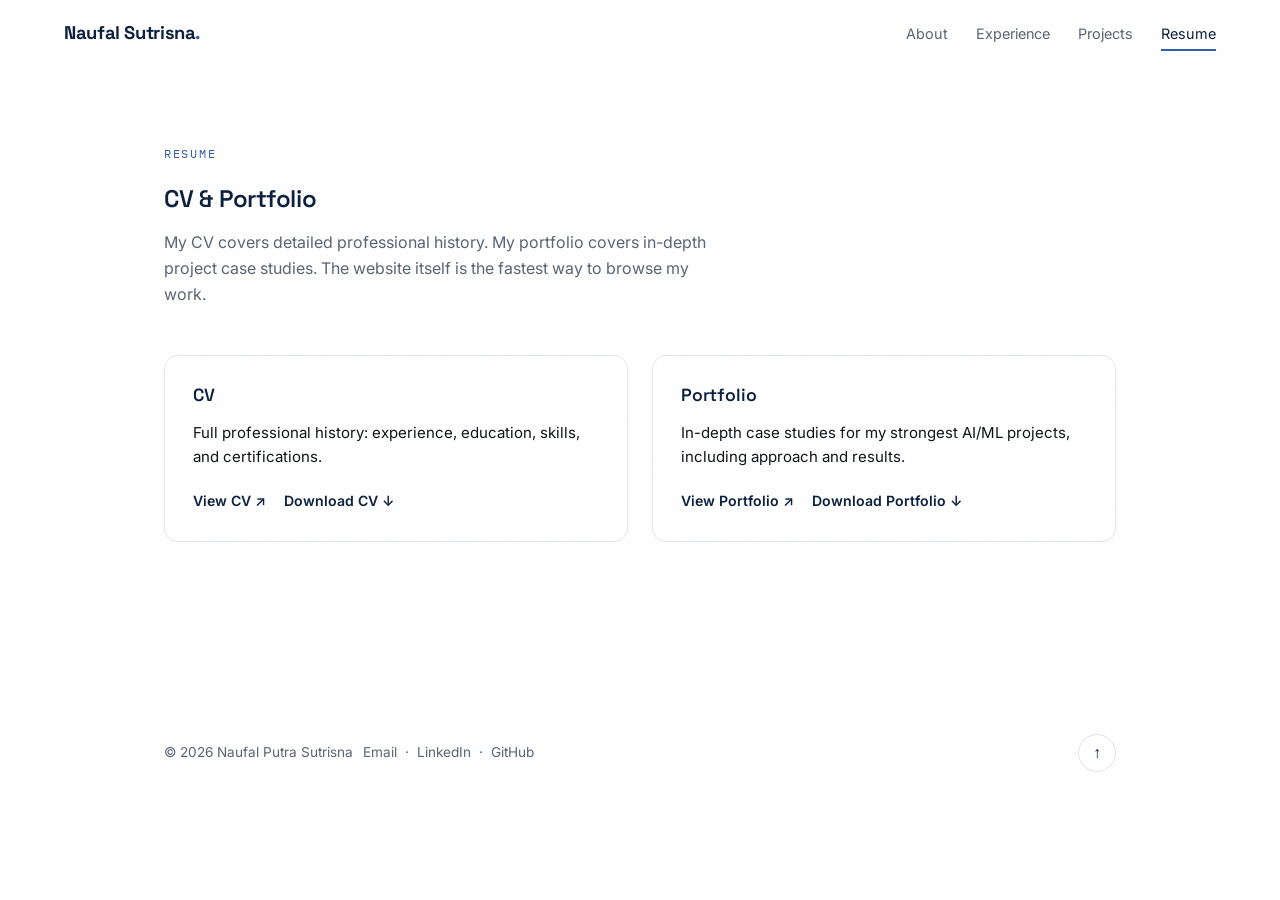
==== resume.html @ 87d4b2da "feat: redesign website and update content" ====
<!DOCTYPE html>
<html lang="en">
<head>
<meta charset="UTF-8">
<meta name="viewport" content="width=device-width, initial-scale=1.0">
<title>Resume | Naufal Putra Sutrisna</title>
<meta name="description" content="View or download Naufal Putra Sutrisna's CV and project portfolio PDF.">
<meta name="theme-color" content="#0b1f3d">

<link rel="preconnect" href="https://fonts.googleapis.com">
<link rel="preconnect" href="https://fonts.gstatic.com" crossorigin>
<link href="https://fonts.googleapis.com/css2?family=Space+Grotesk:wght@400;500;600;700&family=Inter:wght@400;500;600;700&family=IBM+Plex+Mono:wght@400;500&display=swap" rel="stylesheet">
<link rel="stylesheet" href="style.css">
</head>
<body>

<div class="grain" aria-hidden="true"></div>

<!-- NAV -->
<header class="nav" id="nav">
  <a href="index.html#home" class="nav__logo">Naufal Sutrisna<span class="dot">.</span></a>
  <nav class="nav__links" id="navLinks" aria-label="Primary">
    <a href="index.html#about">About</a>
    <a href="index.html#experience">Experience</a>
    <a href="index.html#projects">Projects</a>
    <a href="resume.html" class="active">Resume</a>
  </nav>
  <button class="nav__toggle" id="navToggle" aria-label="Toggle menu" aria-expanded="false" aria-controls="navLinks">
    <span></span><span></span><span></span>
  </button>
</header>

<main>
  <section class="section section--first" id="resume-docs" aria-labelledby="resume-heading">
    <div class="section__head reveal">
      <p class="eyebrow">Resume</p>
      <h1 id="resume-heading">CV &amp; Portfolio</h1>
      <p class="section__intro">
        My CV covers detailed professional history. My portfolio covers in-depth project case studies.
        The website itself is the fastest way to browse my work.
      </p>
    </div>

    <div class="featured-grid reveal">
      <article class="project-card">
        <div class="project-card__top">
          <h3>CV</h3>
        </div>
        <p class="project-card__desc">Full professional history: experience, education, skills, and certifications.</p>
        <div class="project-card__actions">
          <a href="#" id="cvView" target="_blank" rel="noopener">View CV ↗</a>
          <a href="#" id="cvDownload" download>Download CV ↓</a>
        </div>
      </article>

      <article class="project-card">
        <div class="project-card__top">
          <h3>Portfolio</h3>
        </div>
        <p class="project-card__desc">In-depth case studies for my strongest AI/ML projects, including approach and results.</p>
        <div class="project-card__actions">
          <a href="#" id="portfolioView" target="_blank" rel="noopener">View Portfolio ↗</a>
          <a href="#" id="portfolioDownload" download>Download Portfolio ↓</a>
        </div>
      </article>
    </div>
  </section>
</main>

<footer class="footer">
  <div class="footer__row">
    <p>© <span id="year"></span> Naufal Putra Sutrisna</p>
    <div class="footer__contact">
      <a href="mailto:naufptrs@gmail.com">Email</a>
      <span>·</span>
      <a href="https://linkedin.com/in/naufalsutrisna" target="_blank" rel="noopener">LinkedIn</a>
      <span>·</span>
      <a href="https://github.com/naufalsutrisna" target="_blank" rel="noopener">GitHub</a>
    </div>
  </div>
  <button class="to-top" id="toTop" aria-label="Back to top">↑</button>
</footer>

<script src="projects-data.js"></script>
<script src="script.js"></script>
</body>
</html>
---- style.css ----
/* ============================================
   TOKENS
   ============================================ */
:root {
  --white: #ffffff;
  --alt: #f3f5f9;
  --ink: #10131a;
  --navy: #0b1f3d;
  --blue: #2f5da8;
  --blue-light: #6c8fc7;
  --blue-pale: #e7edf7;
  --muted: #5b6472;
  --line: #e2e6ee;

  --display: 'Space Grotesk', sans-serif;
  --body: 'Inter', sans-serif;
  --mono: 'IBM Plex Mono', monospace;

  --max: 1080px;
  --pad: clamp(1.5rem, 5vw, 4rem);
}

* { margin: 0; padding: 0; box-sizing: border-box; }

html { scroll-behavior: smooth; }

body {
  font-family: var(--body);
  color: var(--ink);
  background: var(--white);
  line-height: 1.6;
  -webkit-font-smoothing: antialiased;
}

@media (prefers-reduced-motion: reduce) {
  html { scroll-behavior: auto; }
  * { animation-duration: 0.01ms !important; animation-iteration-count: 1 !important; transition-duration: 0.01ms !important; }
}

a {
  color: inherit;
  text-decoration: none;
}

ul { list-style: none; }

h1, h2, h3 {
  font-family: var(--display);
  color: var(--navy);
  font-weight: 600;
  letter-spacing: -0.01em;
}

::selection { background: var(--blue); color: var(--white); }

:focus-visible {
  outline: 2px solid var(--blue);
  outline-offset: 3px;
}

.grain {
  position: fixed;
  inset: 0;
  pointer-events: none;
  z-index: 999;
  opacity: 0.025;
  background-image: url("data:image/svg+xml,%3Csvg xmlns='http://www.w3.org/2000/svg' width='120' height='120'%3E%3Cfilter id='n'%3E%3CfeTurbulence type='fractalNoise' baseFrequency='0.9' numOctaves='2' stitchTiles='stitch'/%3E%3C/filter%3E%3Crect width='100%25' height='100%25' filter='url(%23n)'/%3E%3C/svg%3E");
}

/* ============================================
   NAV
   ============================================ */
.nav {
  position: fixed;
  top: 0; left: 0; right: 0;
  z-index: 100;
  display: flex;
  align-items: center;
  justify-content: space-between;
  padding: 1.1rem var(--pad);
  background: rgba(255,255,255,0.75);
  backdrop-filter: blur(10px);
  -webkit-backdrop-filter: blur(10px);
  border-bottom: 1px solid transparent;
  transition: border-color 0.3s ease, background 0.3s ease;
}

.nav.scrolled {
  border-bottom-color: var(--line);
}

.nav__logo {
  font-family: var(--display);
  font-weight: 700;
  font-size: 1.15rem;
  color: var(--navy);
  letter-spacing: -0.02em;
}
.nav__logo .dot { color: var(--blue); }

.nav__links {
  display: flex;
  gap: 1.75rem;
}

.nav__links a {
  font-size: 0.9rem;
  color: var(--muted);
  position: relative;
  padding: 0.25rem 0;
  transition: color 0.2s ease;
}

.nav__links a::after {
  content: "";
  position: absolute;
  left: 0; bottom: -2px;
  width: 0;
  height: 1.5px;
  background: var(--blue);
  transition: width 0.25s ease;
}

.nav__links a:hover { color: var(--navy); }
.nav__links a:hover::after { width: 100%; }
.nav__links a.active { color: var(--navy); }
.nav__links a.active::after { width: 100%; }

.nav__toggle {
  display: none;
  flex-direction: column;
  gap: 5px;
  background: none;
  border: none;
  cursor: pointer;
  padding: 0.5rem;
}
.nav__toggle span {
  width: 22px;
  height: 2px;
  background: var(--navy);
  transition: transform 0.25s ease, opacity 0.25s ease;
}

/* ============================================
   HERO
   ============================================ */
.hero {
  position: relative;
  min-height: 100svh;
  display: flex;
  flex-direction: column;
  align-items: center;
  justify-content: center;
  text-align: center;
  padding: 6rem var(--pad) 4rem;
  overflow: hidden;
}

.hero__net {
  position: absolute;
  inset: 0;
  z-index: 0;
  opacity: 0.9;
}
.hero__net canvas {
  display: block;
  width: 100%;
  height: 100%;
}

.hero__inner {
  position: relative;
  z-index: 1;
  max-width: 780px;
}

.eyebrow {
  font-family: var(--mono);
  font-size: 0.78rem;
  text-transform: uppercase;
  letter-spacing: 0.14em;
  color: var(--blue);
  margin-bottom: 1rem;
}

.hero__title {
  font-size: clamp(2.6rem, 7vw, 4.6rem);
  line-height: 1.05;
  margin-bottom: 1.5rem;
}

.hero__subtitle {
  font-size: clamp(1rem, 2vw, 1.15rem);
  color: var(--muted);
  max-width: 560px;
  margin: 0 auto 2.25rem;
}

.hero__actions {
  display: flex;
  gap: 0.85rem;
  justify-content: center;
  flex-wrap: wrap;
}

.btn {
  font-family: var(--body);
  font-weight: 600;
  font-size: 0.92rem;
  padding: 0.8rem 1.5rem;
  border-radius: 999px;
  transition: transform 0.2s ease, background 0.2s ease, color 0.2s ease, border-color 0.2s ease;
  display: inline-block;
}

.btn--primary {
  background: var(--navy);
  color: var(--white);
}
.btn--primary:hover { background: var(--blue); transform: translateY(-2px); }

.btn--ghost {
  border: 1.5px solid var(--line);
  color: var(--navy);
}
.btn--ghost:hover { border-color: var(--blue); color: var(--blue); transform: translateY(-2px); }

.hero__scroll {
  position: absolute;
  bottom: 2rem;
  left: 50%;
  transform: translateX(-50%);
  display: flex;
  flex-direction: column;
  align-items: center;
  gap: 0.5rem;
  font-family: var(--mono);
  font-size: 0.7rem;
  letter-spacing: 0.1em;
  color: var(--muted);
  text-transform: uppercase;
}
.hero__scroll span {
  width: 1px;
  height: 28px;
  background: linear-gradient(var(--blue), transparent);
  animation: scrollpulse 1.8s ease-in-out infinite;
}
@keyframes scrollpulse {
  0%, 100% { opacity: 0.3; }
  50% { opacity: 1; }
}

/* ============================================
   SECTIONS (shared)
   ============================================ */
.section {
  padding: 6.5rem var(--pad);
  max-width: var(--max);
  margin: 0 auto;
}

.section--alt {
  max-width: none;
  background: var(--alt);
}
.section--alt > * {
  max-width: var(--max);
  margin-left: auto;
  margin-right: auto;
}

.section__head {
  margin-bottom: 3rem;
}

.section__head h2 {
  font-size: clamp(1.8rem, 3.5vw, 2.4rem);
}

.section__intro {
  color: var(--muted);
  max-width: 560px;
  margin-top: 0.75rem;
}

.section--first {
  padding-top: clamp(7rem, 14vw, 9rem);
}

.reveal {
  opacity: 0;
  transform: translateY(24px);
  transition: opacity 0.7s ease, transform 0.7s ease;
}
.reveal.is-visible {
  opacity: 1;
  transform: translateY(0);
}

/* ============================================
   ABOUT
   ============================================ */
.about__grid {
  display: grid;
  gap: 1.25rem;
  max-width: 720px;
}

.about__text {
  color: var(--ink);
  font-size: 1.02rem;
}

.about__facts {
  display: flex;
  gap: 2.5rem;
  flex-wrap: wrap;
  margin-top: 1.5rem;
  padding-top: 2rem;
  border-top: 1px solid var(--line);
}

.fact {
  display: flex;
  flex-direction: column;
}

.fact__num {
  font-family: var(--display);
  font-size: 2rem;
  font-weight: 700;
  color: var(--navy);
}

.fact__label {
  font-size: 0.85rem;
  color: var(--muted);
}

/* ============================================
   SKILLS
   ============================================ */
.skills {
  display: grid;
  grid-template-columns: repeat(auto-fit, minmax(260px, 1fr));
  gap: 2rem 3rem;
}

.skill-group h3, .skill-group h4 {
  font-family: var(--mono);
  font-size: 0.78rem;
  text-transform: uppercase;
  letter-spacing: 0.08em;
  color: var(--muted);
  font-weight: 500;
  margin-bottom: 0.9rem;
}

.tags {
  display: flex;
  flex-wrap: wrap;
  gap: 0.5rem;
}

.tag {
  font-size: 0.85rem;
  padding: 0.4rem 0.85rem;
  border: 1px solid var(--line);
  border-radius: 999px;
  color: var(--navy);
  background: var(--white);
  transition: border-color 0.2s ease, color 0.2s ease, background 0.2s ease;
}

.section--alt .tag { background: var(--white); }

.tag:hover {
  border-color: var(--blue);
  color: var(--blue);
}

.tags--small .tag {
  font-size: 0.78rem;
  padding: 0.3rem 0.7rem;
}

/* ============================================
   TIMELINE (experience / education / honors)
   ============================================ */
.timeline {
  display: flex;
  flex-direction: column;
  gap: 0;
}

.timeline__item {
  display: grid;
  grid-template-columns: 180px 1fr;
  gap: 2rem;
  padding: 2rem 0;
  border-top: 1px solid var(--line);
}

.timeline__item:last-child {
  border-bottom: 1px solid var(--line);
}

.timeline__date {
  font-family: var(--mono);
  font-size: 0.82rem;
  color: var(--blue);
  padding-top: 0.2rem;
}

.timeline__content h3, .timeline__content h4 {
  font-size: 1.15rem;
  margin-bottom: 0.25rem;
}

.timeline__org {
  color: var(--muted);
  font-size: 0.92rem;
  margin-bottom: 0.9rem;
}

.timeline__content ul {
  display: flex;
  flex-direction: column;
  gap: 0.5rem;
}

.timeline__content li {
  position: relative;
  padding-left: 1.1rem;
  color: var(--ink);
  font-size: 0.95rem;
}

.timeline__content li::before {
  content: "";
  position: absolute;
  left: 0;
  top: 0.55em;
  width: 5px;
  height: 5px;
  border-radius: 50%;
  background: var(--blue-light);
}

.timeline--compact .timeline__item {
  grid-template-columns: 1fr;
  padding: 1.5rem 0;
}
.timeline__org-date {
  font-family: var(--mono);
  color: var(--blue);
}
.timeline__note {
  font-size: 0.95rem;
  color: var(--ink);
}
.timeline__blurb {
  font-size: 0.95rem;
  color: var(--ink);
  margin-bottom: 0.9rem;
}
.timeline__content .tags { margin-top: 1rem; }

/* ============================================
   FEATURED PROJECTS
   ============================================ */
.featured-grid {
  display: grid;
  grid-template-columns: repeat(auto-fit, minmax(320px, 1fr));
  gap: 1.5rem;
  margin-bottom: 3.5rem;
}

.project-card {
  background: var(--white);
  border: 1px solid var(--line);
  border-radius: 14px;
  padding: 1.75rem;
  display: flex;
  flex-direction: column;
  gap: 0.85rem;
  transition: transform 0.25s ease, box-shadow 0.25s ease, border-color 0.25s ease;
}

.project-card:hover {
  transform: translateY(-4px);
  box-shadow: 0 16px 32px -20px rgba(11, 31, 61, 0.25);
  border-color: var(--blue-light);
}

.project-card__top {
  display: flex;
  justify-content: space-between;
  align-items: flex-start;
  gap: 0.75rem;
}

.project-card__top h3 {
  font-size: 1.1rem;
  line-height: 1.3;
}

.project-card__type {
  font-family: var(--mono);
  font-size: 0.68rem;
  text-transform: uppercase;
  letter-spacing: 0.06em;
  color: var(--blue);
  background: var(--blue-pale);
  padding: 0.25rem 0.55rem;
  border-radius: 999px;
  white-space: nowrap;
  flex-shrink: 0;
}

.project-card__desc {
  font-size: 0.94rem;
  color: var(--ink);
}

.project-card__metric {
  display: inline-flex;
  align-self: flex-start;
  font-family: var(--mono);
  font-size: 0.78rem;
  color: var(--navy);
  background: var(--alt);
  border: 1px solid var(--line);
  padding: 0.35rem 0.7rem;
  border-radius: 8px;
}
.section--alt .project-card__metric { background: var(--white); }

.project-card__actions {
  margin-top: auto;
  padding-top: 0.5rem;
  display: flex;
  align-items: center;
  gap: 1.1rem;
  flex-wrap: wrap;
}

.project-card__actions button,
.project-card__actions a {
  font-size: 0.88rem;
  font-weight: 600;
  color: var(--navy);
  transition: color 0.2s ease;
  background: none;
  border: none;
  cursor: pointer;
  font-family: var(--body);
  padding: 0;
}
.project-card__actions .case-study-btn { color: var(--blue); }
.project-card__actions button:hover,
.project-card__actions a:hover { color: var(--blue); }

/* ============================================
   MORE PROJECTS
   ============================================ */
.more-projects__head {
  display: flex;
  align-items: center;
  justify-content: space-between;
  margin-bottom: 1.5rem;
  gap: 1rem;
  flex-wrap: wrap;
}

.more-projects__head h3 {
  font-size: 1.1rem;
}

.more-projects__toggle {
  font-family: var(--mono);
  font-size: 0.8rem;
  color: var(--blue);
  background: none;
  border: 1px solid var(--line);
  border-radius: 999px;
  padding: 0.5rem 1rem;
  cursor: pointer;
  transition: border-color 0.2s ease, background 0.2s ease;
}
.more-projects__toggle:hover { border-color: var(--blue); background: var(--white); }

.more-grid {
  display: grid;
  grid-template-columns: repeat(auto-fit, minmax(260px, 1fr));
  gap: 1rem;
  max-height: 0;
  overflow: hidden;
  transition: max-height 0.4s ease;
}
.more-grid.open {
  max-height: 1400px;
}

.more-card {
  background: var(--white);
  border: 1px solid var(--line);
  border-radius: 12px;
  padding: 1.25rem;
  display: flex;
  flex-direction: column;
  gap: 0.5rem;
}

.more-card h4 {
  font-family: var(--display);
  color: var(--navy);
  font-size: 0.98rem;
}

.more-card p {
  font-size: 0.85rem;
  color: var(--muted);
}

.more-card__links {
  margin-top: auto;
  padding-top: 0.35rem;
  display: flex;
  align-items: center;
  gap: 1rem;
  flex-wrap: wrap;
}

.more-card__links a,
.more-card__links .case-study-btn {
  font-size: 0.8rem;
  font-weight: 600;
  color: var(--blue);
  background: none;
  border: none;
  padding: 0;
  cursor: pointer;
  font-family: var(--body);
}
.more-card__links a:hover,
.more-card__links .case-study-btn:hover { color: var(--navy); }

/* ============================================
   ABOUT SUBSECTIONS
   ============================================ */
.about-block {
  margin-top: 2.75rem;
  padding-top: 2.25rem;
  border-top: 1px solid var(--line);
}

.about-block h3 {
  font-family: var(--display);
  font-size: 1.05rem;
  color: var(--navy);
  margin-bottom: 1.25rem;
}

/* ============================================
   LINE LIST (compact rows: Education, Publications, etc.)
   ============================================ */
.line-list {
  display: flex;
  flex-direction: column;
}

.line-list li {
  display: flex;
  justify-content: space-between;
  align-items: baseline;
  gap: 1rem;
  padding: 1.1rem 0;
  border-top: 1px solid var(--line);
  font-size: 0.95rem;
  flex-wrap: wrap;
}
.line-list li:last-child { border-bottom: 1px solid var(--line); }

.line-list li a {
  color: var(--navy);
  font-weight: 600;
  transition: color 0.2s ease;
}
.line-list li a:hover { color: var(--blue); }

.line-list__meta {
  font-family: var(--mono);
  font-size: 0.78rem;
  color: var(--muted);
  white-space: nowrap;
}

/* kept for any legacy references to the old certification-row style */
.cert-date {
  font-family: var(--mono);
  font-size: 0.78rem;
  color: var(--muted);
  white-space: nowrap;
}

/* ============================================
   HERO SOCIAL LINKS
   ============================================ */
.hero__socials {
  margin-top: 1.5rem;
  display: flex;
  justify-content: center;
  align-items: center;
  gap: 0.6rem;
  font-family: var(--mono);
  font-size: 0.82rem;
  color: var(--muted);
}
.hero__socials a {
  color: var(--muted);
  transition: color 0.2s ease;
}
.hero__socials a:hover { color: var(--blue); }

/* ============================================
   FOOTER
   ============================================ */
.footer {
  display: flex;
  justify-content: space-between;
  align-items: center;
  padding: 2rem var(--pad) 2.5rem;
  max-width: var(--max);
  margin: 0 auto;
  color: var(--muted);
  font-size: 0.85rem;
  gap: 1rem;
  flex-wrap: wrap;
}

.footer__row {
  display: flex;
  align-items: center;
  gap: 0.6rem;
  flex-wrap: wrap;
}

.footer__contact {
  display: flex;
  align-items: center;
  gap: 0.5rem;
}
.footer__contact a {
  color: var(--muted);
  transition: color 0.2s ease;
}
.footer__contact a:hover { color: var(--blue); }

.to-top {
  width: 38px;
  height: 38px;
  border-radius: 50%;
  border: 1px solid var(--line);
  background: var(--white);
  color: var(--navy);
  cursor: pointer;
  font-size: 1rem;
  transition: border-color 0.2s ease, color 0.2s ease, transform 0.2s ease;
}
.to-top:hover {
  border-color: var(--blue);
  color: var(--blue);
  transform: translateY(-3px);
}

/* ============================================
   CASE STUDY MODAL
   ============================================ */
.modal {
  position: fixed;
  inset: 0;
  margin: auto;
  border: none;
  padding: 0;
  border-radius: 18px;
  width: min(720px, 92vw);
  max-height: 86vh;
  background: var(--white);
  box-shadow: 0 30px 60px -20px rgba(11, 31, 61, 0.35);
}

.modal::backdrop {
  background: rgba(11, 19, 26, 0.55);
  backdrop-filter: blur(3px);
}

.modal__inner {
  position: relative;
  padding: 2.5rem;
  max-height: 86vh;
  overflow-y: auto;
}

.modal__close {
  position: sticky;
  top: 0;
  float: right;
  width: 36px;
  height: 36px;
  border-radius: 50%;
  border: 1px solid var(--line);
  background: var(--white);
  color: var(--navy);
  cursor: pointer;
  font-size: 0.95rem;
  transition: border-color 0.2s ease, color 0.2s ease;
}
.modal__close:hover { border-color: var(--blue); color: var(--blue); }

.modal-meta {
  font-family: var(--mono);
  font-size: 0.78rem;
  color: var(--blue);
  text-transform: uppercase;
  letter-spacing: 0.08em;
  margin-bottom: 0.5rem;
}

.modal-title {
  font-size: 1.7rem;
  margin-bottom: 0.35rem;
  padding-right: 2.5rem;
}

.modal-sub {
  color: var(--muted);
  font-size: 0.9rem;
  margin-bottom: 1.75rem;
}

.modal-section {
  padding: 1.5rem 0;
  border-top: 1px solid var(--line);
}
.modal-section:first-of-type { border-top: none; padding-top: 0; }

.modal-section h4 {
  font-family: var(--mono);
  font-size: 0.75rem;
  text-transform: uppercase;
  letter-spacing: 0.08em;
  color: var(--muted);
  margin-bottom: 0.75rem;
}

.modal-section p {
  font-size: 0.96rem;
  color: var(--ink);
}

.modal-section ul {
  display: flex;
  flex-direction: column;
  gap: 0.5rem;
}

.modal-section li {
  position: relative;
  padding-left: 1.1rem;
  font-size: 0.94rem;
  color: var(--ink);
}
.modal-section li::before {
  content: "";
  position: absolute;
  left: 0;
  top: 0.55em;
  width: 5px;
  height: 5px;
  border-radius: 50%;
  background: var(--blue-light);
}

.modal-section--arch ol {
  display: flex;
  flex-direction: column;
  gap: 0.6rem;
  counter-reset: arch;
}
.modal-section--arch li {
  list-style: none;
  padding-left: 2rem;
  position: relative;
  font-size: 0.94rem;
  color: var(--ink);
}
.modal-section--arch li::before {
  counter-increment: arch;
  content: counter(arch);
  position: absolute;
  left: 0;
  top: -0.05em;
  width: 22px;
  height: 22px;
  border-radius: 50%;
  background: var(--blue-pale);
  color: var(--blue);
  font-family: var(--mono);
  font-size: 0.72rem;
  display: flex;
  align-items: center;
  justify-content: center;
}

.modal-result {
  font-size: 1.02rem;
  color: var(--navy);
  font-weight: 600;
  background: var(--blue-pale);
  border-radius: 10px;
  padding: 0.9rem 1.1rem;
}

.modal-links {
  display: flex;
  gap: 0.75rem;
  flex-wrap: wrap;
}

/* ============================================
   RESPONSIVE
   ============================================ */
@media (max-width: 860px) {
  .timeline__item {
    grid-template-columns: 1fr;
    gap: 0.5rem;
  }
}

@media (max-width: 720px) {
  .nav__links {
    position: fixed;
    top: 64px;
    left: 0; right: 0;
    background: var(--white);
    flex-direction: column;
    gap: 0;
    padding: 0.5rem var(--pad) 1.5rem;
    border-bottom: 1px solid var(--line);
    transform: translateY(-110%);
    opacity: 0;
    transition: transform 0.3s ease, opacity 0.3s ease;
  }
  .nav__links.open {
    transform: translateY(0);
    opacity: 1;
  }
  .nav__links a {
    padding: 0.75rem 0;
    border-bottom: 1px solid var(--line);
  }
  .nav__toggle { display: flex; }
  .nav__toggle.open span:nth-child(1) { transform: translateY(7px) rotate(45deg); }
  .nav__toggle.open span:nth-child(2) { opacity: 0; }
  .nav__toggle.open span:nth-child(3) { transform: translateY(-7px) rotate(-45deg); }
}

@media (max-width: 560px) {
  .section { padding: 4.5rem var(--pad); }
  .about__facts { gap: 1.75rem; }
  .line-list li { flex-direction: column; align-items: flex-start; gap: 0.3rem; }
  .modal__inner { padding: 1.75rem 1.25rem; }
  .modal-title { font-size: 1.4rem; padding-right: 2rem; }
  .more-projects__head { align-items: flex-start; }
}
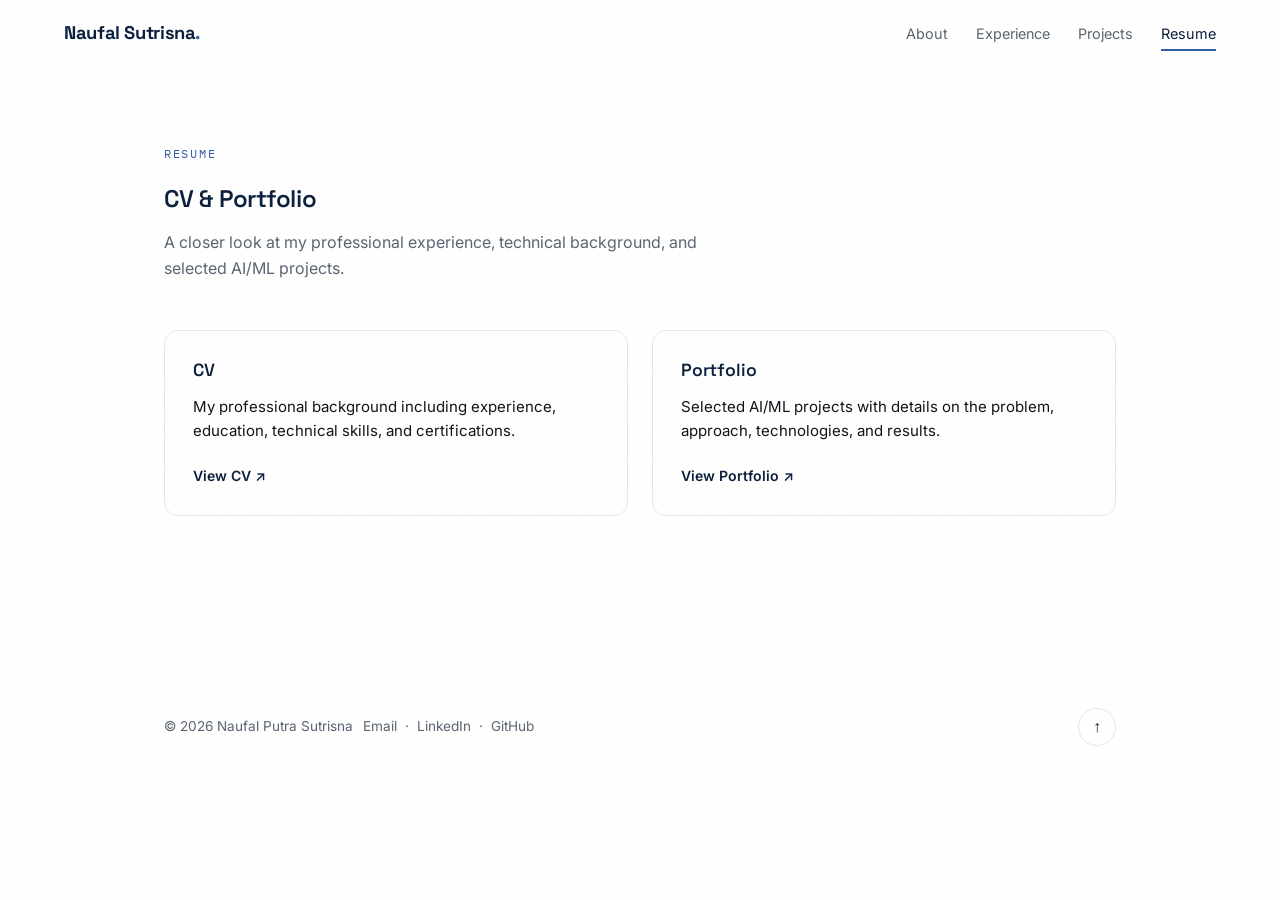
==== commit 5e9c5caa: "refactor: remove download links and update resume copy" ====
--- a/resume.html
+++ b/resume.html
@@ -36,8 +36,7 @@
       <p class="eyebrow">Resume</p>
       <h1 id="resume-heading">CV &amp; Portfolio</h1>
       <p class="section__intro">
-        My CV covers detailed professional history. My portfolio covers in-depth project case studies.
-        The website itself is the fastest way to browse my work.
+        A closer look at my professional experience, technical background, and selected AI/ML projects.
       </p>
     </div>
 
@@ -46,10 +45,9 @@
         <div class="project-card__top">
           <h3>CV</h3>
         </div>
-        <p class="project-card__desc">Full professional history: experience, education, skills, and certifications.</p>
+        <p class="project-card__desc">My professional background including experience, education, technical skills, and certifications.</p>
         <div class="project-card__actions">
           <a href="#" id="cvView" target="_blank" rel="noopener">View CV ↗</a>
-          <a href="#" id="cvDownload" download>Download CV ↓</a>
         </div>
       </article>
 
@@ -57,10 +55,9 @@
         <div class="project-card__top">
           <h3>Portfolio</h3>
         </div>
-        <p class="project-card__desc">In-depth case studies for my strongest AI/ML projects, including approach and results.</p>
+        <p class="project-card__desc">Selected AI/ML projects with details on the problem, approach, technologies, and results.</p>
         <div class="project-card__actions">
           <a href="#" id="portfolioView" target="_blank" rel="noopener">View Portfolio ↗</a>
-          <a href="#" id="portfolioDownload" download>Download Portfolio ↓</a>
         </div>
       </article>
     </div>
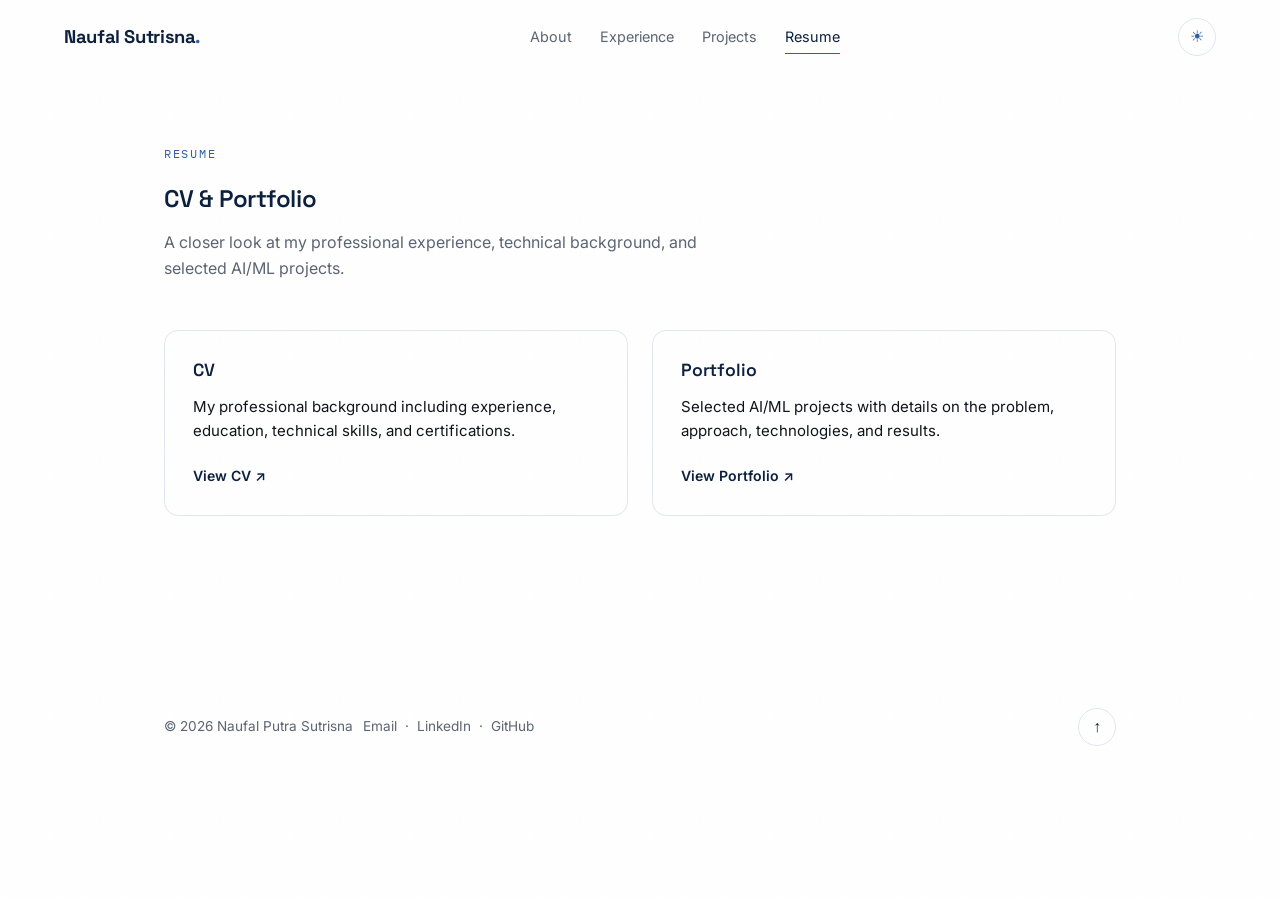
==== commit 87547b73: "feat: remove publication section and add dark mode" ====
--- a/resume.html
+++ b/resume.html
@@ -11,6 +11,13 @@
 <link rel="preconnect" href="https://fonts.gstatic.com" crossorigin>
 <link href="https://fonts.googleapis.com/css2?family=Space+Grotesk:wght@400;500;600;700&family=Inter:wght@400;500;600;700&family=IBM+Plex+Mono:wght@400;500&display=swap" rel="stylesheet">
 <link rel="stylesheet" href="style.css">
+<script>
+  (function() {
+    var saved = localStorage.getItem('theme');
+    var theme = saved || (window.matchMedia('(prefers-color-scheme: dark)').matches ? 'dark' : 'light');
+    document.documentElement.setAttribute('data-theme', theme);
+  })();
+</script>
 </head>
 <body>
 
@@ -25,6 +32,10 @@
     <a href="index.html#projects">Projects</a>
     <a href="resume.html" class="active">Resume</a>
   </nav>
+  <button class="theme-toggle" id="themeToggle" aria-label="Toggle dark mode">
+    <span class="theme-toggle__icon theme-toggle__icon--sun">☀</span>
+    <span class="theme-toggle__icon theme-toggle__icon--moon">☾</span>
+  </button>
   <button class="nav__toggle" id="navToggle" aria-label="Toggle menu" aria-expanded="false" aria-controls="navLinks">
     <span></span><span></span><span></span>
   </button>
--- a/style.css
+++ b/style.css
@@ -20,6 +20,18 @@
   --pad: clamp(1.5rem, 5vw, 4rem);
 }
 
+[data-theme="dark"] {
+  --white: #131722;
+  --alt: #0c0f17;
+  --ink: #e7eaf1;
+  --navy: #eef2fb;
+  --blue: #6c9bf0;
+  --blue-light: #4a72b8;
+  --blue-pale: #1b2740;
+  --muted: #8b93a3;
+  --line: #262c3a;
+}
+
 * { margin: 0; padding: 0; box-sizing: border-box; }
 
 html { scroll-behavior: smooth; }
@@ -30,6 +42,7 @@
   background: var(--white);
   line-height: 1.6;
   -webkit-font-smoothing: antialiased;
+  transition: background 0.3s ease, color 0.3s ease;
 }
 
 @media (prefers-reduced-motion: reduce) {
@@ -83,6 +96,10 @@
   -webkit-backdrop-filter: blur(10px);
   border-bottom: 1px solid transparent;
   transition: border-color 0.3s ease, background 0.3s ease;
+}
+
+[data-theme="dark"] .nav {
+  background: rgba(19, 23, 34, 0.75);
 }
 
 .nav.scrolled {
@@ -140,6 +157,56 @@
   height: 2px;
   background: var(--navy);
   transition: transform 0.25s ease, opacity 0.25s ease;
+}
+
+/* ============================================
+   THEME TOGGLE
+   ============================================ */
+.theme-toggle {
+  display: flex;
+  align-items: center;
+  justify-content: center;
+  width: 38px;
+  height: 38px;
+  border-radius: 50%;
+  border: 1px solid var(--line);
+  background: var(--white);
+  cursor: pointer;
+  margin-left: 0.5rem;
+  position: relative;
+  flex-shrink: 0;
+  transition: border-color 0.2s ease, background 0.2s ease, transform 0.2s ease;
+}
+.theme-toggle:hover {
+  border-color: var(--blue);
+  transform: translateY(-2px);
+}
+
+.theme-toggle__icon {
+  position: absolute;
+  font-size: 1rem;
+  line-height: 1;
+  transition: opacity 0.2s ease, transform 0.3s ease;
+}
+
+.theme-toggle__icon--sun {
+  color: var(--blue);
+  opacity: 1;
+  transform: scale(1) rotate(0deg);
+}
+.theme-toggle__icon--moon {
+  color: var(--blue-light);
+  opacity: 0;
+  transform: scale(0.5) rotate(-90deg);
+}
+
+[data-theme="dark"] .theme-toggle__icon--sun {
+  opacity: 0;
+  transform: scale(0.5) rotate(90deg);
+}
+[data-theme="dark"] .theme-toggle__icon--moon {
+  opacity: 1;
+  transform: scale(1) rotate(0deg);
 }
 
 /* ============================================
